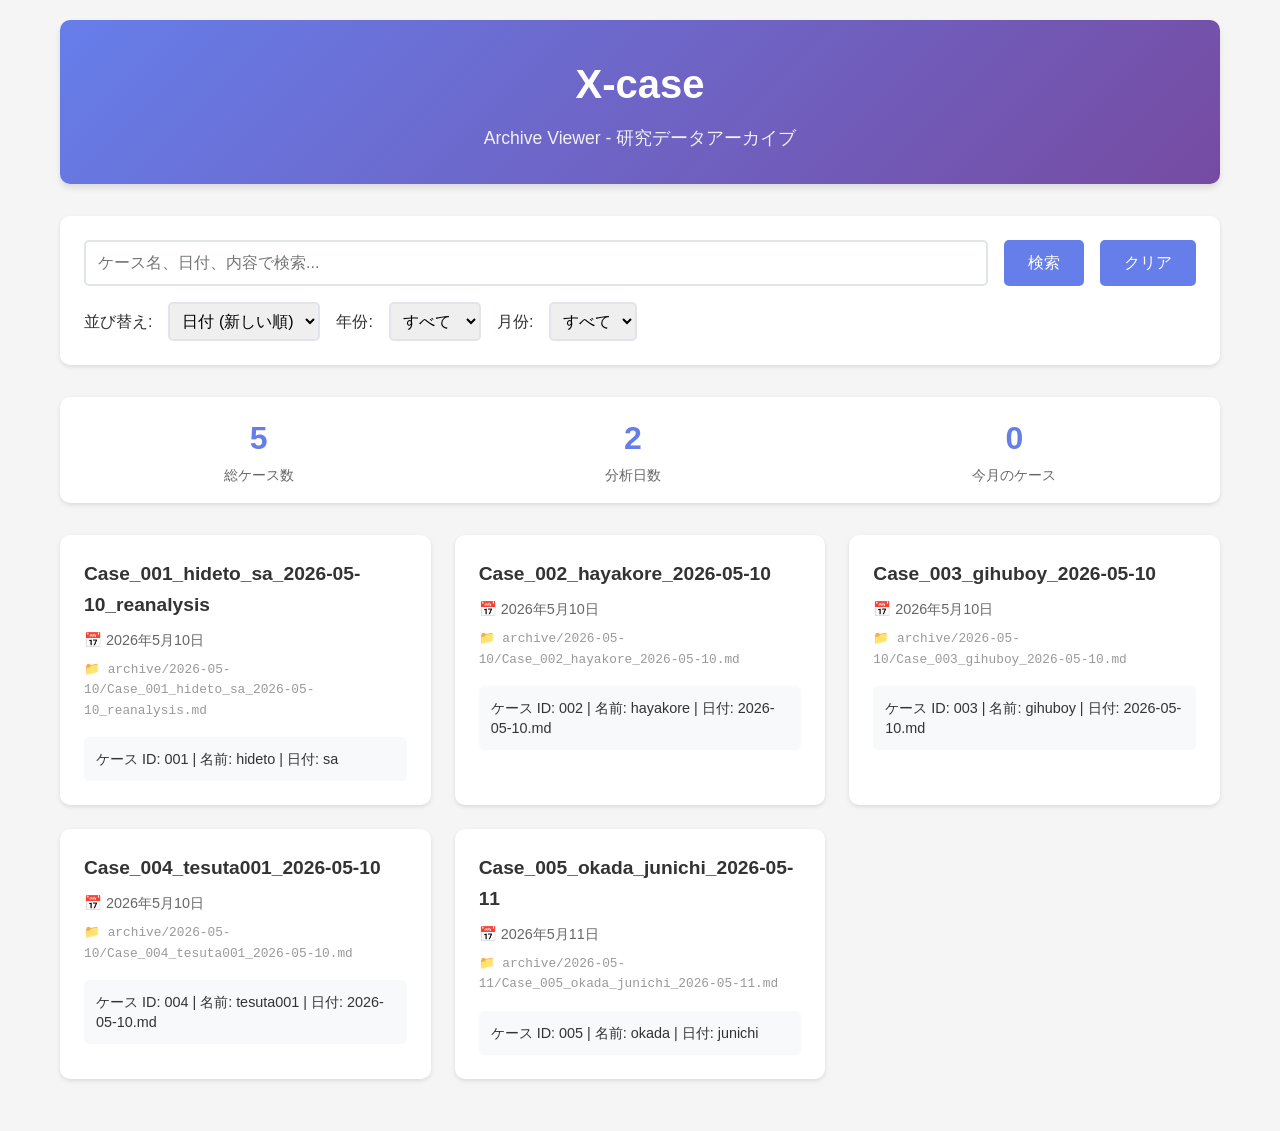
==== index.html @ adc64c32 "Restructure archive directory and update index.html - Simplify archive structure from YYYY/MM/DD/HH " ====
<!doctype html>
<html lang="ja">
  <head>
    <meta charset="UTF-8" />
    <meta name="viewport" content="width=device-width, initial-scale=1.0" />
    <title>X-case - Archive Viewer</title>
    <style>
      * {
        margin: 0;
        padding: 0;
        box-sizing: border-box;
      }

      body {
        font-family:
          -apple-system, BlinkMacSystemFont, "Segoe UI", Roboto, sans-serif;
        background-color: #f5f5f5;
        color: #333;
        line-height: 1.6;
      }

      .container {
        max-width: 1200px;
        margin: 0 auto;
        padding: 20px;
      }

      header {
        background: linear-gradient(135deg, #667eea 0%, #764ba2 100%);
        color: white;
        padding: 2rem 0;
        margin-bottom: 2rem;
        border-radius: 10px;
        box-shadow: 0 4px 6px rgba(0, 0, 0, 0.1);
      }

      .header-content {
        text-align: center;
      }

      h1 {
        font-size: 2.5rem;
        margin-bottom: 0.5rem;
      }

      .subtitle {
        font-size: 1.1rem;
        opacity: 0.9;
      }

      .controls {
        background: white;
        padding: 1.5rem;
        border-radius: 10px;
        margin-bottom: 2rem;
        box-shadow: 0 2px 4px rgba(0, 0, 0, 0.1);
      }

      .search-box {
        display: flex;
        gap: 1rem;
        margin-bottom: 1rem;
        flex-wrap: wrap;
      }

      .search-input {
        flex: 1;
        min-width: 200px;
        padding: 0.75rem;
        border: 2px solid #e1e5e9;
        border-radius: 5px;
        font-size: 1rem;
        transition: border-color 0.3s;
      }

      .search-input:focus {
        outline: none;
        border-color: #667eea;
      }

      .btn {
        padding: 0.75rem 1.5rem;
        background: #667eea;
        color: white;
        border: none;
        border-radius: 5px;
        cursor: pointer;
        font-size: 1rem;
        transition: background-color 0.3s;
      }

      .btn:hover {
        background: #5a6fd8;
      }

      .sort-controls {
        display: flex;
        gap: 1rem;
        align-items: center;
        flex-wrap: wrap;
      }

      .sort-select {
        padding: 0.5rem;
        border: 2px solid #e1e5e9;
        border-radius: 5px;
        font-size: 1rem;
      }

      .stats {
        background: white;
        padding: 1rem;
        border-radius: 10px;
        margin-bottom: 2rem;
        box-shadow: 0 2px 4px rgba(0, 0, 0, 0.1);
        display: flex;
        justify-content: space-around;
        flex-wrap: wrap;
        gap: 1rem;
      }

      .stat-item {
        text-align: center;
      }

      .stat-number {
        font-size: 2rem;
        font-weight: bold;
        color: #667eea;
      }

      .stat-label {
        font-size: 0.9rem;
        color: #666;
      }

      .archive-grid {
        display: grid;
        grid-template-columns: repeat(auto-fill, minmax(350px, 1fr));
        gap: 1.5rem;
        margin-bottom: 2rem;
      }

      .archive-item {
        background: white;
        border-radius: 10px;
        padding: 1.5rem;
        box-shadow: 0 2px 4px rgba(0, 0, 0, 0.1);
        transition:
          transform 0.3s,
          box-shadow 0.3s;
        cursor: pointer;
      }

      .archive-item:hover {
        transform: translateY(-2px);
        box-shadow: 0 4px 8px rgba(0, 0, 0, 0.15);
      }

      .case-title {
        font-size: 1.2rem;
        font-weight: bold;
        color: #333;
        margin-bottom: 0.5rem;
      }

      .case-date {
        color: #666;
        font-size: 0.9rem;
        margin-bottom: 0.5rem;
      }

      .case-path {
        color: #999;
        font-size: 0.8rem;
        font-family: monospace;
        margin-bottom: 1rem;
      }

      .case-preview {
        background: #f8f9fa;
        padding: 0.75rem;
        border-radius: 5px;
        font-size: 0.9rem;
        line-height: 1.4;
        max-height: 100px;
        overflow-y: auto;
      }

      .no-results {
        text-align: center;
        padding: 3rem;
        background: white;
        border-radius: 10px;
        box-shadow: 0 2px 4px rgba(0, 0, 0, 0.1);
      }

      .loading {
        text-align: center;
        padding: 2rem;
        font-size: 1.2rem;
        color: #666;
      }

      .modal {
        display: none;
        position: fixed;
        z-index: 1000;
        left: 0;
        top: 0;
        width: 100%;
        height: 100%;
        background-color: rgba(0, 0, 0, 0.5);
      }

      .modal-content {
        background-color: white;
        margin: 5% auto;
        padding: 2rem;
        border-radius: 10px;
        width: 90%;
        max-width: 800px;
        max-height: 80vh;
        overflow-y: auto;
      }

      .close {
        color: #aaa;
        float: right;
        font-size: 28px;
        font-weight: bold;
        cursor: pointer;
      }

      .close:hover {
        color: #000;
      }

      @media (max-width: 768px) {
        .container {
          padding: 10px;
        }

        h1 {
          font-size: 2rem;
        }

        .archive-grid {
          grid-template-columns: 1fr;
        }

        .search-box {
          flex-direction: column;
        }

        .sort-controls {
          flex-direction: column;
          align-items: stretch;
        }
      }
    </style>
  </head>
  <body>
    <div class="container">
      <header>
        <div class="header-content">
          <h1>X-case</h1>
          <p class="subtitle">Archive Viewer - 研究データアーカイブ</p>
        </div>
      </header>

      <div class="controls">
        <div class="search-box">
          <input
            type="text"
            id="searchInput"
            class="search-input"
            placeholder="ケース名、日付、内容で検索..."
          />
          <button class="btn" onclick="performSearch()">検索</button>
          <button class="btn" onclick="clearSearch()">クリア</button>
        </div>
        <div class="sort-controls">
          <label for="sortSelect">並び替え:</label>
          <select id="sortSelect" class="sort-select" onchange="sortArchive()">
            <option value="date-desc">日付 (新しい順)</option>
            <option value="date-asc">日付 (古い順)</option>
            <option value="name-asc">名前 (A-Z)</option>
            <option value="name-desc">名前 (Z-A)</option>
          </select>
          <label for="yearFilter">年份:</label>
          <select
            id="yearFilter"
            class="sort-select"
            onchange="filterArchive()"
          >
            <option value="">すべて</option>
          </select>
          <label for="monthFilter">月份:</label>
          <select
            id="monthFilter"
            class="sort-select"
            onchange="filterArchive()"
          >
            <option value="">すべて</option>
          </select>
        </div>
      </div>

      <div class="stats" id="stats">
        <div class="stat-item">
          <div class="stat-number" id="totalCases">0</div>
          <div class="stat-label">総ケース数</div>
        </div>
        <div class="stat-item">
          <div class="stat-number" id="totalDays">0</div>
          <div class="stat-label">分析日数</div>
        </div>
        <div class="stat-item">
          <div class="stat-number" id="currentMonth">0</div>
          <div class="stat-label">今月のケース</div>
        </div>
      </div>

      <div id="loading" class="loading">アーカイブデータを読み込み中...</div>

      <div id="archiveGrid" class="archive-grid" style="display: none"></div>

      <div id="noResults" class="no-results" style="display: none">
        <h3>該当するケースが見つかりませんでした</h3>
        <p>検索条件を変更して再度お試しください</p>
      </div>
    </div>

    <div id="modal" class="modal">
      <div class="modal-content">
        <span class="close" onclick="closeModal()">&times;</span>
        <div id="modalBody"></div>
      </div>
    </div>

    <script>
      let archiveData = [];
      let filteredData = [];

      // アーカイブデータの構造を定義
      const archiveStructure = {
        "2026-05-10": [
          "Case_001_hideto_sa_2026-05-10_reanalysis.md",
          "Case_002_hayakore_2026-05-10.md",
          "Case_003_gihuboy_2026-05-10.md",
          "Case_004_tesuta001_2026-05-10.md",
        ],
        "2026-05-11": ["Case_005_okada_junichi_2026-05-11.md"],
      };

      // 初期化
      async function init() {
        await loadArchiveData();
        updateStats();
        populateFilters();
        displayArchive();
      }

      // アーカイブデータを読み込み
      async function loadArchiveData() {
        archiveData = [];

        for (const [dateDir, files] of Object.entries(archiveStructure)) {
          for (const filename of files) {
            const [year, month, day] = dateDir.split("-");
            archiveData.push({
              filename: filename,
              year: year,
              month: month,
              day: day,
              dateDir: dateDir,
              path: `archive/${dateDir}/${filename}`,
              date: new Date(`${year}-${month}-${day}T12:00:00`),
              caseId: filename.split("_")[1],
              name: filename.split("_")[2],
              caseDate: filename.split("_")[3],
            });
          }
        }

        filteredData = [...archiveData];
      }

      // 統計情報を更新
      function updateStats() {
        const totalCases = archiveData.length;
        const uniqueDays = new Set(
          archiveData.map((item) => `${item.year}-${item.month}-${item.day}`),
        ).size;
        const currentMonth = new Date().getMonth() + 1;
        const currentMonthCases = archiveData.filter(
          (item) =>
            parseInt(item.month) === currentMonth &&
            parseInt(item.year) === new Date().getFullYear(),
        ).length;

        document.getElementById("totalCases").textContent = totalCases;
        document.getElementById("totalDays").textContent = uniqueDays;
        document.getElementById("currentMonth").textContent = currentMonthCases;
      }

      // フィルターを設定
      function populateFilters() {
        const yearFilter = document.getElementById("yearFilter");
        const monthFilter = document.getElementById("monthFilter");

        const years = [...new Set(archiveData.map((item) => item.year))].sort();
        const months = [
          ...new Set(archiveData.map((item) => item.month)),
        ].sort();

        yearFilter.innerHTML = '<option value="">すべて</option>';
        years.forEach((year) => {
          yearFilter.innerHTML += `<option value="${year}">${year}年</option>`;
        });

        monthFilter.innerHTML = '<option value="">すべて</option>';
        months.forEach((month) => {
          monthFilter.innerHTML += `<option value="${month}">${parseInt(month)}月</option>`;
        });
      }

      // アーカイブを表示
      function displayArchive() {
        const grid = document.getElementById("archiveGrid");
        const loading = document.getElementById("loading");
        const noResults = document.getElementById("noResults");

        loading.style.display = "none";

        if (filteredData.length === 0) {
          grid.style.display = "none";
          noResults.style.display = "block";
          return;
        }

        grid.style.display = "grid";
        noResults.style.display = "none";

        grid.innerHTML = filteredData
          .map(
            (item) => `
                <div class="archive-item" onclick="viewCase('${item.path}', '${item.filename}')">
                    <div class="case-title">${item.filename.replace(".md", "")}</div>
                    <div class="case-date">📅 ${item.year}年${parseInt(item.month)}月${parseInt(item.day)}日</div>
                    <div class="case-path">📁 ${item.path}</div>
                    <div class="case-preview">
                        ケース ID: ${item.caseId} | 名前: ${item.name} | 日付: ${item.caseDate}
                    </div>
                </div>
            `,
          )
          .join("");
      }

      // 検索を実行
      function performSearch() {
        const searchTerm = document
          .getElementById("searchInput")
          .value.toLowerCase();

        if (!searchTerm) {
          filteredData = [...archiveData];
        } else {
          filteredData = archiveData.filter(
            (item) =>
              item.filename.toLowerCase().includes(searchTerm) ||
              item.name.toLowerCase().includes(searchTerm) ||
              item.caseId.toLowerCase().includes(searchTerm) ||
              item.caseDate.toLowerCase().includes(searchTerm) ||
              item.path.toLowerCase().includes(searchTerm),
          );
        }

        applyFilters();
        sortArchive();
      }

      // 検索をクリア
      function clearSearch() {
        document.getElementById("searchInput").value = "";
        filteredData = [...archiveData];
        applyFilters();
        sortArchive();
      }

      // フィルターを適用
      function applyFilters() {
        const yearFilter = document.getElementById("yearFilter").value;
        const monthFilter = document.getElementById("monthFilter").value;

        filteredData = filteredData.filter((item) => {
          if (yearFilter && item.year !== yearFilter) return false;
          if (monthFilter && item.month !== monthFilter) return false;
          return true;
        });
      }

      // フィルター変更時
      function filterArchive() {
        const searchTerm = document
          .getElementById("searchInput")
          .value.toLowerCase();

        if (!searchTerm) {
          filteredData = [...archiveData];
        } else {
          filteredData = archiveData.filter(
            (item) =>
              item.filename.toLowerCase().includes(searchTerm) ||
              item.name.toLowerCase().includes(searchTerm) ||
              item.caseId.toLowerCase().includes(searchTerm) ||
              item.caseDate.toLowerCase().includes(searchTerm) ||
              item.path.toLowerCase().includes(searchTerm),
          );
        }

        applyFilters();
        sortArchive();
      }

      // ソート
      function sortArchive() {
        const sortValue = document.getElementById("sortSelect").value;

        switch (sortValue) {
          case "date-desc":
            filteredData.sort((a, b) => b.date - a.date);
            break;
          case "date-asc":
            filteredData.sort((a, b) => a.date - b.date);
            break;
          case "name-asc":
            filteredData.sort((a, b) => a.name.localeCompare(b.name));
            break;
          case "name-desc":
            filteredData.sort((a, b) => b.name.localeCompare(a.name));
            break;
        }

        displayArchive();
      }

      // ケースを表示
      function viewCase(path, filename) {
        const modal = document.getElementById("modal");
        const modalBody = document.getElementById("modalBody");

        modalBody.innerHTML = `
                <h2>${filename.replace(".md", "")}</h2>
                <p><strong>パス:</strong> ${path}</p>
                <p><strong>GitHubで表示:</strong> <a href="https://github.com/Shizuka-Yuu/x-case/blob/main/${path}" target="_blank">こちらをクリック</a></p>
                <hr>
                <p><em>このコンテンツはGitHubリポジトリでご確認いただけます。</em></p>
            `;

        modal.style.display = "block";
      }

      // モーダルを閉じる
      function closeModal() {
        document.getElementById("modal").style.display = "none";
      }

      // ウィンドウ外クリックでモーダルを閉じる
      window.onclick = function (event) {
        const modal = document.getElementById("modal");
        if (event.target === modal) {
          modal.style.display = "none";
        }
      };

      // ページ読み込み時に初期化
      document.addEventListener("DOMContentLoaded", init);
    </script>
  </body>
</html>
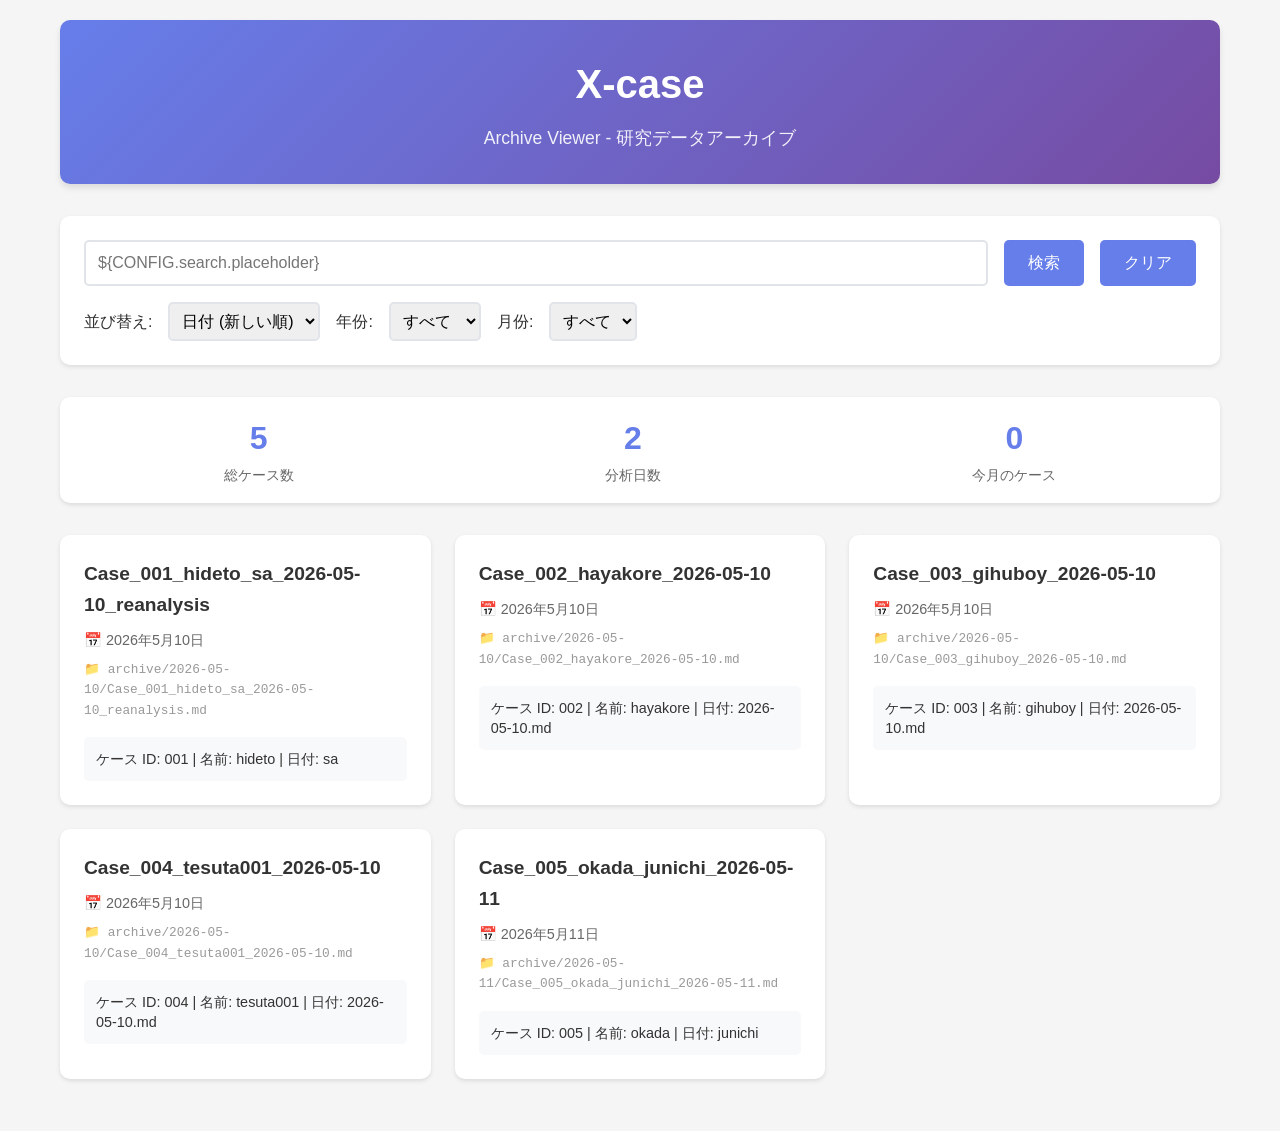
==== commit f391c06e: "リファクタリング: ファイル整理と構造改善 - CSSを外部ファイル化 (docs/styles.css) - 設定をコンフィグ化 (docs/config.js) - 構造テンプレートをdocs/へ" ====
--- a/index.html
+++ b/index.html
@@ -4,269 +4,12 @@
     <meta charset="UTF-8" />
     <meta name="viewport" content="width=device-width, initial-scale=1.0" />
     <title>X-case - Archive Viewer</title>
-    <style>
-      * {
-        margin: 0;
-        padding: 0;
-        box-sizing: border-box;
-      }
-
-      body {
-        font-family:
-          -apple-system, BlinkMacSystemFont, "Segoe UI", Roboto, sans-serif;
-        background-color: #f5f5f5;
-        color: #333;
-        line-height: 1.6;
-      }
-
-      .container {
-        max-width: 1200px;
-        margin: 0 auto;
-        padding: 20px;
-      }
-
-      header {
-        background: linear-gradient(135deg, #667eea 0%, #764ba2 100%);
-        color: white;
-        padding: 2rem 0;
-        margin-bottom: 2rem;
-        border-radius: 10px;
-        box-shadow: 0 4px 6px rgba(0, 0, 0, 0.1);
-      }
-
-      .header-content {
-        text-align: center;
-      }
-
-      h1 {
-        font-size: 2.5rem;
-        margin-bottom: 0.5rem;
-      }
-
-      .subtitle {
-        font-size: 1.1rem;
-        opacity: 0.9;
-      }
-
-      .controls {
-        background: white;
-        padding: 1.5rem;
-        border-radius: 10px;
-        margin-bottom: 2rem;
-        box-shadow: 0 2px 4px rgba(0, 0, 0, 0.1);
-      }
-
-      .search-box {
-        display: flex;
-        gap: 1rem;
-        margin-bottom: 1rem;
-        flex-wrap: wrap;
-      }
-
-      .search-input {
-        flex: 1;
-        min-width: 200px;
-        padding: 0.75rem;
-        border: 2px solid #e1e5e9;
-        border-radius: 5px;
-        font-size: 1rem;
-        transition: border-color 0.3s;
-      }
-
-      .search-input:focus {
-        outline: none;
-        border-color: #667eea;
-      }
-
-      .btn {
-        padding: 0.75rem 1.5rem;
-        background: #667eea;
-        color: white;
-        border: none;
-        border-radius: 5px;
-        cursor: pointer;
-        font-size: 1rem;
-        transition: background-color 0.3s;
-      }
-
-      .btn:hover {
-        background: #5a6fd8;
-      }
-
-      .sort-controls {
-        display: flex;
-        gap: 1rem;
-        align-items: center;
-        flex-wrap: wrap;
-      }
-
-      .sort-select {
-        padding: 0.5rem;
-        border: 2px solid #e1e5e9;
-        border-radius: 5px;
-        font-size: 1rem;
-      }
-
-      .stats {
-        background: white;
-        padding: 1rem;
-        border-radius: 10px;
-        margin-bottom: 2rem;
-        box-shadow: 0 2px 4px rgba(0, 0, 0, 0.1);
-        display: flex;
-        justify-content: space-around;
-        flex-wrap: wrap;
-        gap: 1rem;
-      }
-
-      .stat-item {
-        text-align: center;
-      }
-
-      .stat-number {
-        font-size: 2rem;
-        font-weight: bold;
-        color: #667eea;
-      }
-
-      .stat-label {
-        font-size: 0.9rem;
-        color: #666;
-      }
-
-      .archive-grid {
-        display: grid;
-        grid-template-columns: repeat(auto-fill, minmax(350px, 1fr));
-        gap: 1.5rem;
-        margin-bottom: 2rem;
-      }
-
-      .archive-item {
-        background: white;
-        border-radius: 10px;
-        padding: 1.5rem;
-        box-shadow: 0 2px 4px rgba(0, 0, 0, 0.1);
-        transition:
-          transform 0.3s,
-          box-shadow 0.3s;
-        cursor: pointer;
-      }
-
-      .archive-item:hover {
-        transform: translateY(-2px);
-        box-shadow: 0 4px 8px rgba(0, 0, 0, 0.15);
-      }
-
-      .case-title {
-        font-size: 1.2rem;
-        font-weight: bold;
-        color: #333;
-        margin-bottom: 0.5rem;
-      }
-
-      .case-date {
-        color: #666;
-        font-size: 0.9rem;
-        margin-bottom: 0.5rem;
-      }
-
-      .case-path {
-        color: #999;
-        font-size: 0.8rem;
-        font-family: monospace;
-        margin-bottom: 1rem;
-      }
-
-      .case-preview {
-        background: #f8f9fa;
-        padding: 0.75rem;
-        border-radius: 5px;
-        font-size: 0.9rem;
-        line-height: 1.4;
-        max-height: 100px;
-        overflow-y: auto;
-      }
-
-      .no-results {
-        text-align: center;
-        padding: 3rem;
-        background: white;
-        border-radius: 10px;
-        box-shadow: 0 2px 4px rgba(0, 0, 0, 0.1);
-      }
-
-      .loading {
-        text-align: center;
-        padding: 2rem;
-        font-size: 1.2rem;
-        color: #666;
-      }
-
-      .modal {
-        display: none;
-        position: fixed;
-        z-index: 1000;
-        left: 0;
-        top: 0;
-        width: 100%;
-        height: 100%;
-        background-color: rgba(0, 0, 0, 0.5);
-      }
-
-      .modal-content {
-        background-color: white;
-        margin: 5% auto;
-        padding: 2rem;
-        border-radius: 10px;
-        width: 90%;
-        max-width: 800px;
-        max-height: 80vh;
-        overflow-y: auto;
-      }
-
-      .close {
-        color: #aaa;
-        float: right;
-        font-size: 28px;
-        font-weight: bold;
-        cursor: pointer;
-      }
-
-      .close:hover {
-        color: #000;
-      }
-
-      @media (max-width: 768px) {
-        .container {
-          padding: 10px;
-        }
-
-        h1 {
-          font-size: 2rem;
-        }
-
-        .archive-grid {
-          grid-template-columns: 1fr;
-        }
-
-        .search-box {
-          flex-direction: column;
-        }
-
-        .sort-controls {
-          flex-direction: column;
-          align-items: stretch;
-        }
-      }
-    </style>
+    <link rel="stylesheet" href="docs/styles.css" />
   </head>
   <body>
     <div class="container">
       <header>
-        <div class="header-content">
-          <h1>X-case</h1>
-          <p class="subtitle">Archive Viewer - 研究データアーカイブ</p>
-        </div>
+        <div class="header-content" id="headerContent"></div>
       </header>
 
       <div class="controls">
@@ -275,19 +18,18 @@
             type="text"
             id="searchInput"
             class="search-input"
-            placeholder="ケース名、日付、内容で検索..."
+            placeholder="${CONFIG.search.placeholder}"
           />
           <button class="btn" onclick="performSearch()">検索</button>
           <button class="btn" onclick="clearSearch()">クリア</button>
         </div>
         <div class="sort-controls">
           <label for="sortSelect">並び替え:</label>
-          <select id="sortSelect" class="sort-select" onchange="sortArchive()">
-            <option value="date-desc">日付 (新しい順)</option>
-            <option value="date-asc">日付 (古い順)</option>
-            <option value="name-asc">名前 (A-Z)</option>
-            <option value="name-desc">名前 (Z-A)</option>
-          </select>
+          <select
+            id="sortSelect"
+            class="sort-select"
+            onchange="sortArchive()"
+          ></select>
           <label for="yearFilter">年份:</label>
           <select
             id="yearFilter"
@@ -322,13 +64,13 @@
         </div>
       </div>
 
-      <div id="loading" class="loading">アーカイブデータを読み込み中...</div>
+      <div id="loading" class="loading">${CONFIG.ui.loadingMessage}</div>
 
       <div id="archiveGrid" class="archive-grid" style="display: none"></div>
 
       <div id="noResults" class="no-results" style="display: none">
-        <h3>該当するケースが見つかりませんでした</h3>
-        <p>検索条件を変更して再度お試しください</p>
+        <h3>${CONFIG.ui.noResultsMessage}</h3>
+        <p>${CONFIG.ui.noResultsSubMessage}</p>
       </div>
     </div>
 
@@ -339,23 +81,25 @@
       </div>
     </div>
 
+    <script src="docs/config.js"></script>
     <script>
       let archiveData = [];
       let filteredData = [];
 
-      // アーカイブデータの構造を定義
-      const archiveStructure = {
-        "2026-05-10": [
-          "Case_001_hideto_sa_2026-05-10_reanalysis.md",
-          "Case_002_hayakore_2026-05-10.md",
-          "Case_003_gihuboy_2026-05-10.md",
-          "Case_004_tesuta001_2026-05-10.md",
-        ],
-        "2026-05-11": ["Case_005_okada_junichi_2026-05-11.md"],
-      };
-
       // 初期化
       async function init() {
+        // UI要素をCONFIGから設定
+        document.getElementById("headerContent").innerHTML = `
+          <h1>${CONFIG.ui.title}</h1>
+          <p class="subtitle">${CONFIG.ui.subtitle}</p>
+        `;
+
+        // ソートオプションを設定
+        const sortSelect = document.getElementById("sortSelect");
+        CONFIG.sortOptions.forEach((option) => {
+          sortSelect.innerHTML += `<option value="${option.value}">${option.label}</option>`;
+        });
+
         await loadArchiveData();
         updateStats();
         populateFilters();
@@ -366,7 +110,9 @@
       async function loadArchiveData() {
         archiveData = [];
 
-        for (const [dateDir, files] of Object.entries(archiveStructure)) {
+        for (const [dateDir, files] of Object.entries(
+          CONFIG.archiveStructure,
+        )) {
           for (const filename of files) {
             const [year, month, day] = dateDir.split("-");
             archiveData.push({
@@ -548,19 +294,161 @@
       }
 
       // ケースを表示
-      function viewCase(path, filename) {
+      async function viewCase(path, filename) {
         const modal = document.getElementById("modal");
         const modalBody = document.getElementById("modalBody");
 
-        modalBody.innerHTML = `
-                <h2>${filename.replace(".md", "")}</h2>
-                <p><strong>パス:</strong> ${path}</p>
-                <p><strong>GitHubで表示:</strong> <a href="https://github.com/Shizuka-Yuu/x-case/blob/main/${path}" target="_blank">こちらをクリック</a></p>
-                <hr>
-                <p><em>このコンテンツはGitHubリポジトリでご確認いただけます。</em></p>
-            `;
-
+        // JSONファイルのパスに変換
+        const jsonPath = path.replace(".md", ".json");
+
+        modalBody.innerHTML = `<div class="loading">${CONFIG.modal.loadingMessage}</div>`;
         modal.style.display = "block";
+
+        try {
+          // JSONデータを取得
+          const response = await fetch(jsonPath);
+          if (!response.ok) {
+            throw new Error("JSONファイルが見つかりません");
+          }
+
+          const data = await response.json();
+          displayJsonData(data, filename, path);
+        } catch (error) {
+          // JSONが見つからない場合はGitHubリンクを表示
+          modalBody.innerHTML = `
+              <h2>${filename.replace(".md", "")}</h2>
+              <p><strong>パス:</strong> ${path}</p>
+              <p><strong>GitHubで表示:</strong> <a href="${CONFIG.github.baseUrl}/${path}" target="_blank">こちらをクリック</a></p>
+              <p><strong>JSON表示:</strong> <a href="${CONFIG.github.baseUrl}/${jsonPath}" target="_blank">${filename.replace(".md", ".json")}</a></p>
+              <hr>
+              <p><em>${CONFIG.modal.fallbackMessage}</em></p>
+          `;
+        }
+      }
+
+      // JSONデータを表示
+      function displayJsonData(data, filename, originalPath) {
+        const modalBody = document.getElementById("modalBody");
+
+        // 基本情報の表示
+        let html = `
+            <h2>${data.filename || filename.replace(".md", "")}</h2>
+            <div class="case-overview">
+                <div class="overview-grid">
+                    <div class="overview-item">
+                        <strong>ケースID:</strong> ${data.case_id || "N/A"}
+                    </div>
+                    <div class="overview-item">
+                        <strong>分析日:</strong> ${data.analysis_date || "N/A"}
+                    </div>
+                    <div class="overview-item">
+                        <strong>投稿者:</strong> ${data.target?.author || "N/A"}
+                    </div>
+                    <div class="overview-item">
+                        <strong>ハンドル:</strong> ${data.target?.author_handle || "N/A"}
+                    </div>
+                </div>
+            </div>
+            
+            <div class="metrics-section">
+                <h3>エンゲージメント指標</h3>
+                <div class="metrics-grid">
+                    <div class="metric-item">
+                        <span class="metric-value">${(data.metrics?.views || 0).toLocaleString()}</span>
+                        <span class="metric-label">表示数</span>
+                    </div>
+                    <div class="metric-item">
+                        <span class="metric-value">${(data.metrics?.likes || 0).toLocaleString()}</span>
+                        <span class="metric-label">いいね</span>
+                    </div>
+                    <div class="metric-item">
+                        <span class="metric-value">${(data.metrics?.reposts || 0).toLocaleString()}</span>
+                        <span class="metric-label">リポスト</span>
+                    </div>
+                    <div class="metric-item">
+                        <span class="metric-value">${(data.metrics?.replies || 0).toLocaleString()}</span>
+                        <span class="metric-label">返信</span>
+                    </div>
+                    <div class="metric-item">
+                        <span class="metric-value">${(data.metrics?.bookmarks || 0).toLocaleString()}</span>
+                        <span class="metric-label">ブックマーク</span>
+                    </div>
+                    <div class="metric-item">
+                        <span class="metric-value">${(data.metrics?.controversy_ratio || 0).toFixed(3)}</span>
+                        <span class="metric-label">論争比率</span>
+                    </div>
+                </div>
+            </div>
+        `;
+
+        // コンテンツ分析
+        if (data.content_analysis) {
+          html += `
+              <div class="content-section">
+                  <h3>コンテンツ分析</h3>
+                  <div class="content-grid">
+                      <div class="content-item">
+                          <strong>種類:</strong> ${data.content_analysis.content_type || "N/A"}
+                      </div>
+                      <div class="content-item">
+                          <strong>メディア:</strong> ${data.content_analysis.media || "N/A"}
+                      </div>
+                  </div>
+                  ${
+                    data.content_analysis.text_content
+                      ? `
+                      <div class="text-content">
+                          <strong>テキスト内容:</strong>
+                          <p>${data.content_analysis.text_content}</p>
+                      </div>
+                  `
+                      : ""
+                  }
+              </div>
+          `;
+        }
+
+        // 構造的判定
+        if (data.structural_judgment || data.self_promotion_analysis) {
+          const score =
+            data.structural_judgment?.promotion_score ||
+            data.self_promotion_analysis?.promotion_score ||
+            0;
+          html += `
+              <div class="judgment-section">
+                  <h3>構造的判定</h3>
+                  <div class="judgment-score">
+                      <div class="score-bar">
+                          <div class="score-fill" style="width: ${score}%"></div>
+                      </div>
+                      <span class="score-text">プロモーション度: ${score}%</span>
+                  </div>
+                  ${
+                    data.structural_judgment?.conclusion ||
+                    data.summary?.post_characterization
+                      ? `
+                      <div class="judgment-conclusion">
+                          <strong>結論:</strong>
+                          <p>${data.structural_judgment?.conclusion || data.summary?.post_characterization}</p>
+                      </div>
+                  `
+                      : ""
+                  }
+              </div>
+          `;
+        }
+
+        // リンク
+        html += `
+            <div class="links-section">
+                <h3>関連リンク</h3>
+                <p><strong>GitHub (Markdown):</strong> <a href="${CONFIG.github.baseUrl}/${originalPath}" target="_blank">元ファイル</a></p>
+                <p><strong>GitHub (JSON):</strong> <a href="${CONFIG.github.baseUrl}/${originalPath.replace(".md", ".json")}" target="_blank">JSONファイル</a></p>
+                ${data.target?.url ? `<p><strong>元ポスト:</strong> <a href="${data.target.url}" target="_blank">Xで表示</a></p>` : ""}
+            </div>
+        `;
+
+        modalBody.innerHTML = html;
       }
 
       // モーダルを閉じる
--- a/docs/styles.css
+++ b/docs/styles.css
@@ -0,0 +1,392 @@
+* {
+  margin: 0;
+  padding: 0;
+  box-sizing: border-box;
+}
+
+body {
+  font-family:
+    -apple-system, BlinkMacSystemFont, "Segoe UI", Roboto, sans-serif;
+  background-color: #f5f5f5;
+  color: #333;
+  line-height: 1.6;
+}
+
+.container {
+  max-width: 1200px;
+  margin: 0 auto;
+  padding: 20px;
+}
+
+header {
+  background: linear-gradient(135deg, #667eea 0%, #764ba2 100%);
+  color: white;
+  padding: 2rem 0;
+  margin-bottom: 2rem;
+  border-radius: 10px;
+  box-shadow: 0 4px 6px rgba(0, 0, 0, 0.1);
+}
+
+.header-content {
+  text-align: center;
+}
+
+h1 {
+  font-size: 2.5rem;
+  margin-bottom: 0.5rem;
+}
+
+.subtitle {
+  font-size: 1.1rem;
+  opacity: 0.9;
+}
+
+.controls {
+  background: white;
+  padding: 1.5rem;
+  border-radius: 10px;
+  margin-bottom: 2rem;
+  box-shadow: 0 2px 4px rgba(0, 0, 0, 0.1);
+}
+
+.search-box {
+  display: flex;
+  gap: 1rem;
+  margin-bottom: 1rem;
+  flex-wrap: wrap;
+}
+
+.search-input {
+  flex: 1;
+  min-width: 200px;
+  padding: 0.75rem;
+  border: 2px solid #e1e5e9;
+  border-radius: 5px;
+  font-size: 1rem;
+  transition: border-color 0.3s;
+}
+
+.search-input:focus {
+  outline: none;
+  border-color: #667eea;
+}
+
+.btn {
+  padding: 0.75rem 1.5rem;
+  background: #667eea;
+  color: white;
+  border: none;
+  border-radius: 5px;
+  cursor: pointer;
+  font-size: 1rem;
+  transition: background-color 0.3s;
+}
+
+.btn:hover {
+  background: #5a6fd8;
+}
+
+.sort-controls {
+  display: flex;
+  gap: 1rem;
+  align-items: center;
+  flex-wrap: wrap;
+}
+
+.sort-select {
+  padding: 0.5rem;
+  border: 2px solid #e1e5e9;
+  border-radius: 5px;
+  font-size: 1rem;
+}
+
+.stats {
+  background: white;
+  padding: 1rem;
+  border-radius: 10px;
+  margin-bottom: 2rem;
+  box-shadow: 0 2px 4px rgba(0, 0, 0, 0.1);
+  display: flex;
+  justify-content: space-around;
+  flex-wrap: wrap;
+  gap: 1rem;
+}
+
+.stat-item {
+  text-align: center;
+}
+
+.stat-number {
+  font-size: 2rem;
+  font-weight: bold;
+  color: #667eea;
+}
+
+.stat-label {
+  font-size: 0.9rem;
+  color: #666;
+}
+
+.archive-grid {
+  display: grid;
+  grid-template-columns: repeat(auto-fill, minmax(350px, 1fr));
+  gap: 1.5rem;
+  margin-bottom: 2rem;
+}
+
+.archive-item {
+  background: white;
+  border-radius: 10px;
+  padding: 1.5rem;
+  box-shadow: 0 2px 4px rgba(0, 0, 0, 0.1);
+  transition:
+    transform 0.3s,
+    box-shadow 0.3s;
+  cursor: pointer;
+}
+
+.archive-item:hover {
+  transform: translateY(-2px);
+  box-shadow: 0 4px 8px rgba(0, 0, 0, 0.15);
+}
+
+.case-title {
+  font-size: 1.2rem;
+  font-weight: bold;
+  color: #333;
+  margin-bottom: 0.5rem;
+}
+
+.case-date {
+  color: #666;
+  font-size: 0.9rem;
+  margin-bottom: 0.5rem;
+}
+
+.case-path {
+  color: #999;
+  font-size: 0.8rem;
+  font-family: monospace;
+  margin-bottom: 1rem;
+}
+
+.case-preview {
+  background: #f8f9fa;
+  padding: 0.75rem;
+  border-radius: 5px;
+  font-size: 0.9rem;
+  line-height: 1.4;
+  max-height: 100px;
+  overflow-y: auto;
+}
+
+.no-results {
+  text-align: center;
+  padding: 3rem;
+  background: white;
+  border-radius: 10px;
+  box-shadow: 0 2px 4px rgba(0, 0, 0, 0.1);
+}
+
+.loading {
+  text-align: center;
+  padding: 2rem;
+  font-size: 1.2rem;
+  color: #666;
+}
+
+.modal {
+  display: none;
+  position: fixed;
+  z-index: 1000;
+  left: 0;
+  top: 0;
+  width: 100%;
+  height: 100%;
+  background-color: rgba(0, 0, 0, 0.5);
+}
+
+.modal-content {
+  background-color: white;
+  margin: 5% auto;
+  padding: 2rem;
+  border-radius: 10px;
+  width: 90%;
+  max-width: 800px;
+  max-height: 80vh;
+  overflow-y: auto;
+}
+
+.case-overview {
+  background: #f8f9fa;
+  padding: 1rem;
+  border-radius: 8px;
+  margin-bottom: 1.5rem;
+}
+
+.overview-grid {
+  display: grid;
+  grid-template-columns: repeat(auto-fit, minmax(200px, 1fr));
+  gap: 0.5rem;
+}
+
+.overview-item {
+  padding: 0.5rem;
+  background: white;
+  border-radius: 4px;
+  border-left: 4px solid #667eea;
+}
+
+.metrics-section {
+  margin-bottom: 1.5rem;
+}
+
+.metrics-grid {
+  display: grid;
+  grid-template-columns: repeat(auto-fit, minmax(120px, 1fr));
+  gap: 1rem;
+  margin-top: 1rem;
+}
+
+.metric-item {
+  text-align: center;
+  padding: 1rem;
+  background: linear-gradient(135deg, #667eea 0%, #764ba2 100%);
+  color: white;
+  border-radius: 8px;
+}
+
+.metric-value {
+  display: block;
+  font-size: 1.5rem;
+  font-weight: bold;
+  margin-bottom: 0.25rem;
+}
+
+.metric-label {
+  font-size: 0.8rem;
+  opacity: 0.9;
+}
+
+.content-section {
+  background: #f8f9fa;
+  padding: 1rem;
+  border-radius: 8px;
+  margin-bottom: 1.5rem;
+}
+
+.content-grid {
+  display: grid;
+  grid-template-columns: repeat(auto-fit, minmax(200px, 1fr));
+  gap: 1rem;
+  margin-top: 0.5rem;
+}
+
+.content-item {
+  background: white;
+  padding: 0.75rem;
+  border-radius: 4px;
+}
+
+.text-content {
+  margin-top: 1rem;
+  padding: 1rem;
+  background: white;
+  border-radius: 4px;
+  border-left: 4px solid #28a745;
+}
+
+.judgment-section {
+  background: #f8f9fa;
+  padding: 1rem;
+  border-radius: 8px;
+  margin-bottom: 1.5rem;
+}
+
+.judgment-score {
+  margin: 1rem 0;
+}
+
+.score-bar {
+  width: 100%;
+  height: 20px;
+  background: #e9ecef;
+  border-radius: 10px;
+  overflow: hidden;
+  margin-bottom: 0.5rem;
+}
+
+.score-fill {
+  height: 100%;
+  background: linear-gradient(
+    90deg,
+    #28a745 0%,
+    #ffc107 50%,
+    #dc3545 100%
+  );
+  transition: width 0.3s ease;
+}
+
+.score-text {
+  font-weight: bold;
+  color: #495057;
+}
+
+.judgment-conclusion {
+  margin-top: 1rem;
+  padding: 1rem;
+  background: white;
+  border-radius: 4px;
+  border-left: 4px solid #ffc107;
+}
+
+.links-section {
+  background: #f8f9fa;
+  padding: 1rem;
+  border-radius: 8px;
+}
+
+.links-section a {
+  color: #667eea;
+  text-decoration: none;
+  margin-right: 1rem;
+}
+
+.links-section a:hover {
+  text-decoration: underline;
+}
+
+.close {
+  color: #aaa;
+  float: right;
+  font-size: 28px;
+  font-weight: bold;
+  cursor: pointer;
+}
+
+.close:hover {
+  color: #000;
+}
+
+@media (max-width: 768px) {
+  .container {
+    padding: 10px;
+  }
+
+  h1 {
+    font-size: 2rem;
+  }
+
+  .archive-grid {
+    grid-template-columns: 1fr;
+  }
+
+  .search-box {
+    flex-direction: column;
+  }
+
+  .sort-controls {
+    flex-direction: column;
+    align-items: stretch;
+  }
+}
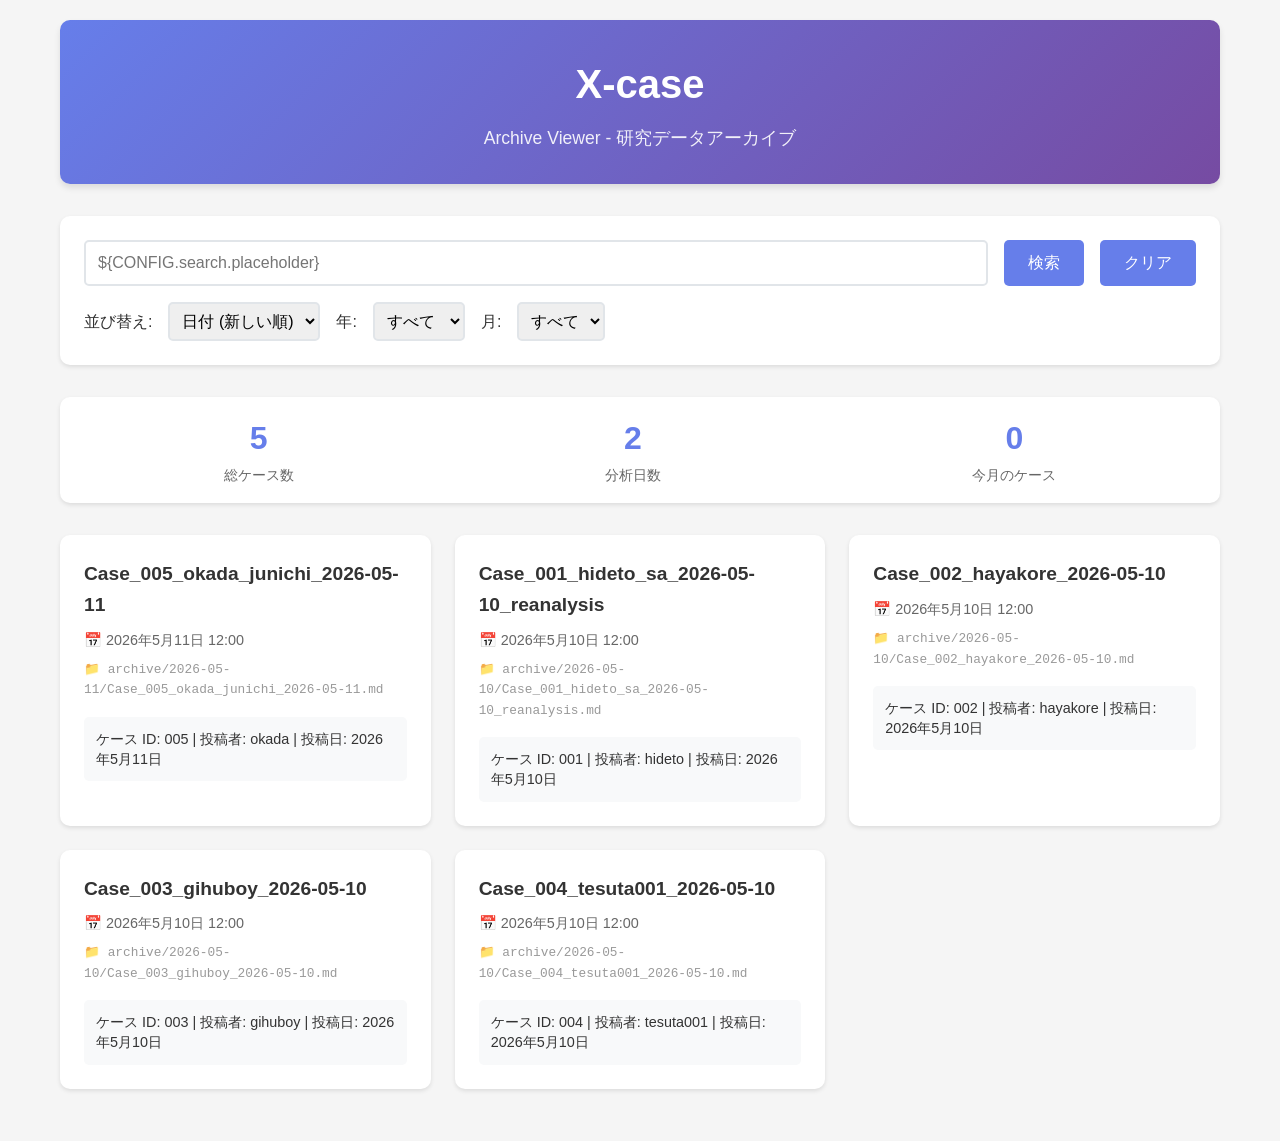
==== commit 18724348: "修正: カード表示とソート機能の改善 - カードの日付表示に分析時間を追加 - ファイル名解析ロジックを改善（正規表現使用） - デフォルト表示を最新順に変更 - ソート機能のバグを修正 - UIラベ" ====
--- a/index.html
+++ b/index.html
@@ -30,7 +30,7 @@
             class="sort-select"
             onchange="sortArchive()"
           ></select>
-          <label for="yearFilter">年份:</label>
+          <label for="yearFilter">年:</label>
           <select
             id="yearFilter"
             class="sort-select"
@@ -38,7 +38,7 @@
           >
             <option value="">すべて</option>
           </select>
-          <label for="monthFilter">月份:</label>
+          <label for="monthFilter">月:</label>
           <select
             id="monthFilter"
             class="sort-select"
@@ -99,11 +99,14 @@
         CONFIG.sortOptions.forEach((option) => {
           sortSelect.innerHTML += `<option value="${option.value}">${option.label}</option>`;
         });
+        // デフォルトで最新順を選択
+        sortSelect.value = "date-desc";
 
         await loadArchiveData();
         updateStats();
         populateFilters();
-        displayArchive();
+        // 初期表示時もソートを適用
+        sortArchive();
       }
 
       // アーカイブデータを読み込み
@@ -115,6 +118,33 @@
         )) {
           for (const filename of files) {
             const [year, month, day] = dateDir.split("-");
+            // ファイル名から情報を抽出
+            const parts = filename.replace(".md", "").split("_");
+            const caseId = parts[1];
+            const name = parts[2];
+            // 日付部分を抽出（YYYY-MM-DD形式）
+            const dateMatch = filename.match(/(\d{4})-(\d{2})-(\d{2})/);
+            const caseDate = dateMatch
+              ? `${dateMatch[1]}年${parseInt(dateMatch[2])}月${parseInt(dateMatch[3])}日`
+              : "不明";
+
+            // JSONファイルから分析時間を取得
+            let analysisTime = "";
+            try {
+              const jsonPath = `archive/${dateDir}/${filename.replace(".md", ".json")}`;
+              const response = await fetch(jsonPath);
+              if (response.ok) {
+                const jsonData = await response.json();
+                // analysis_dateから分析時間を生成（仮定：分析は当日の昼間に行われた）
+                if (jsonData.analysis_date) {
+                  analysisTime = " 12:00"; // デフォルトの分析時間
+                }
+              }
+            } catch (error) {
+              // JSONが存在しない場合はデフォルト時間を使用
+              analysisTime = " 12:00";
+            }
+
             archiveData.push({
               filename: filename,
               year: year,
@@ -123,9 +153,10 @@
               dateDir: dateDir,
               path: `archive/${dateDir}/${filename}`,
               date: new Date(`${year}-${month}-${day}T12:00:00`),
-              caseId: filename.split("_")[1],
-              name: filename.split("_")[2],
-              caseDate: filename.split("_")[3],
+              caseId: caseId,
+              name: name,
+              caseDate: caseDate,
+              analysisTime: analysisTime,
             });
           }
         }
@@ -194,10 +225,10 @@
             (item) => `
                 <div class="archive-item" onclick="viewCase('${item.path}', '${item.filename}')">
                     <div class="case-title">${item.filename.replace(".md", "")}</div>
-                    <div class="case-date">📅 ${item.year}年${parseInt(item.month)}月${parseInt(item.day)}日</div>
+                    <div class="case-date">📅 ${item.year}年${parseInt(item.month)}月${parseInt(item.day)}日${item.analysisTime}</div>
                     <div class="case-path">📁 ${item.path}</div>
                     <div class="case-preview">
-                        ケース ID: ${item.caseId} | 名前: ${item.name} | 日付: ${item.caseDate}
+                        ケース ID: ${item.caseId} | 投稿者: ${item.name} | 投稿日: ${item.caseDate}
                     </div>
                 </div>
             `,
@@ -246,6 +277,8 @@
           if (monthFilter && item.month !== monthFilter) return false;
           return true;
         });
+
+        displayArchive();
       }
 
       // フィルター変更時
@@ -330,6 +363,11 @@
       function displayJsonData(data, filename, originalPath) {
         const modalBody = document.getElementById("modalBody");
 
+        // 分析時間を取得（analysis_dateと現在時刻から生成）
+        const analysisDateTime = data.analysis_date
+          ? `${data.analysis_date} ${new Date().toLocaleTimeString("ja-JP", { hour: "2-digit", minute: "2-digit" })}`
+          : "N/A";
+
         // 基本情報の表示
         let html = `
             <h2>${data.filename || filename.replace(".md", "")}</h2>
@@ -339,7 +377,7 @@
                         <strong>ケースID:</strong> ${data.case_id || "N/A"}
                     </div>
                     <div class="overview-item">
-                        <strong>分析日:</strong> ${data.analysis_date || "N/A"}
+                        <strong>分析日時:</strong> ${analysisDateTime}
                     </div>
                     <div class="overview-item">
                         <strong>投稿者:</strong> ${data.target?.author || "N/A"}
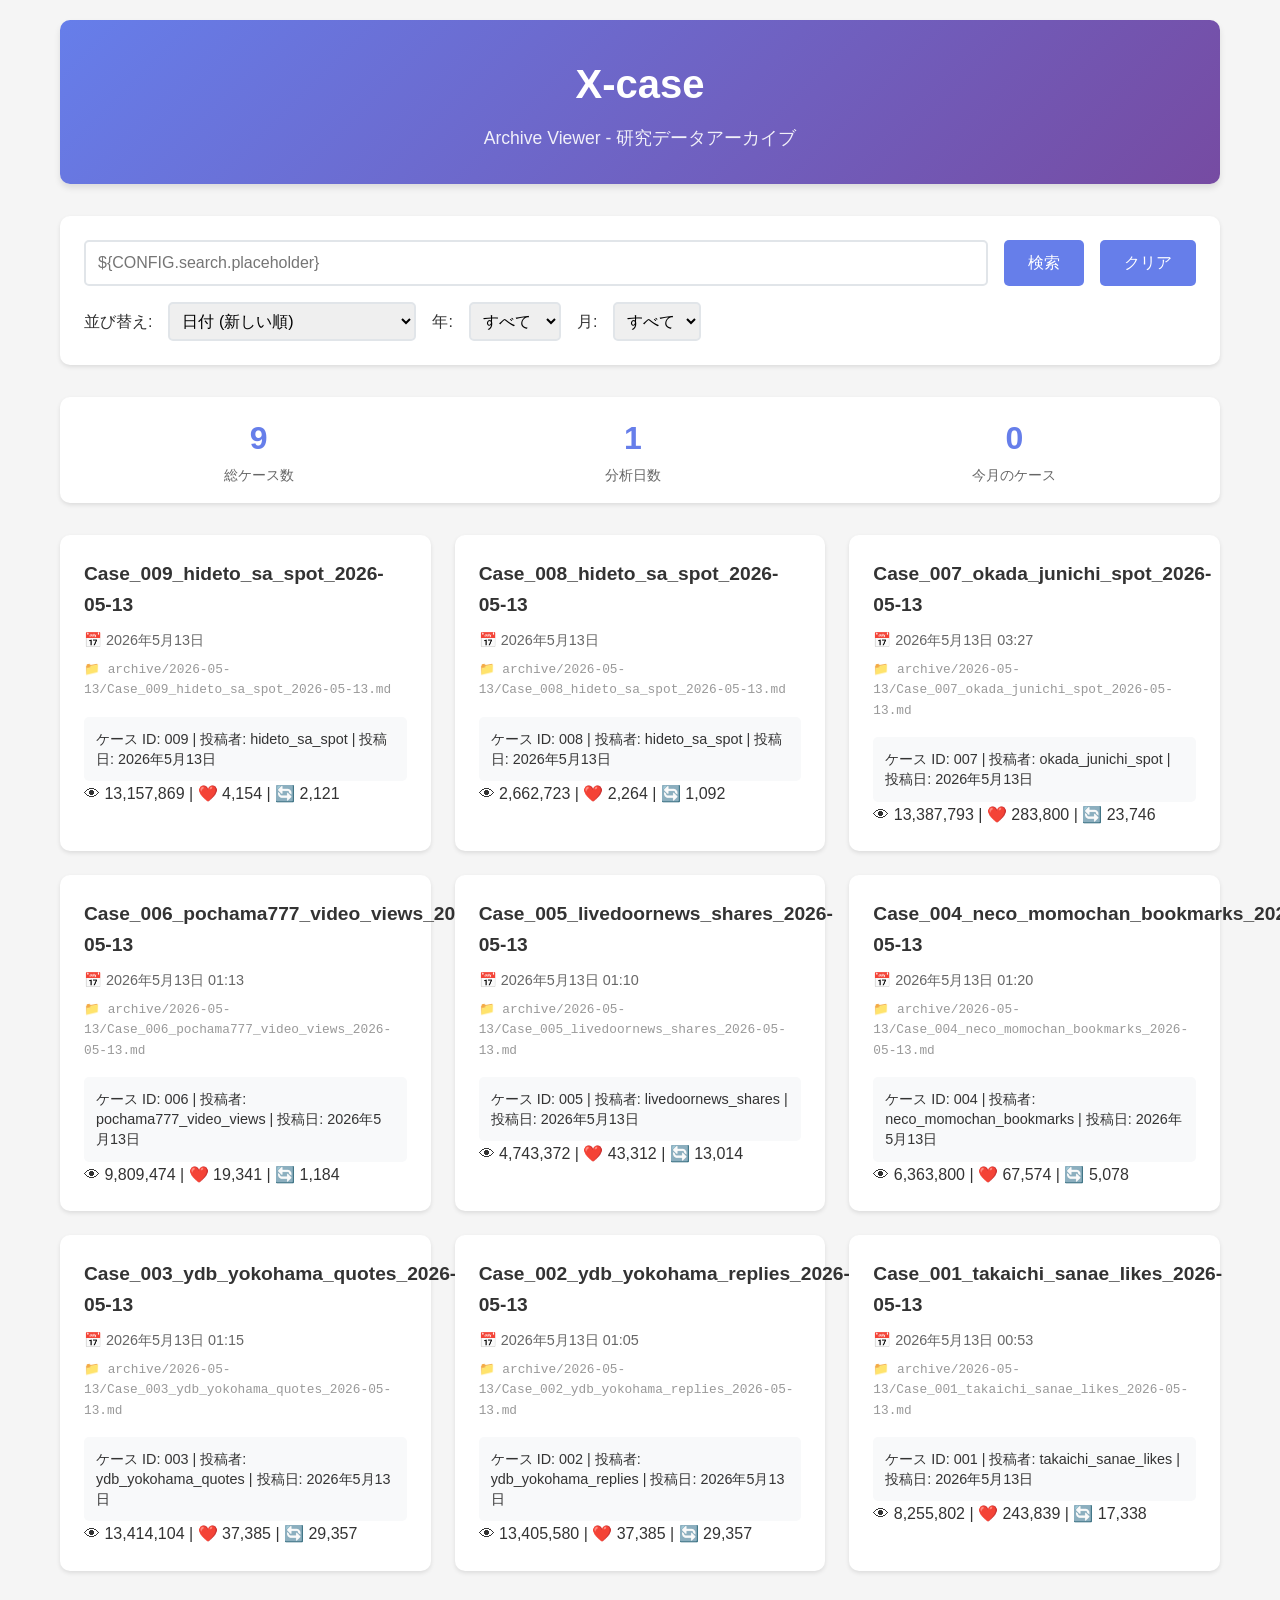
==== commit 4c5f44c6: "統合分析手順の整備とディレクトリ構成の最適化" ====
--- a/index.html
+++ b/index.html
@@ -4,7 +4,7 @@
     <meta charset="UTF-8" />
     <meta name="viewport" content="width=device-width, initial-scale=1.0" />
     <title>X-case - Archive Viewer</title>
-    <link rel="stylesheet" href="docs/styles.css" />
+    <link rel="stylesheet" href="styles/styles.css" />
   </head>
   <body>
     <div class="container">
@@ -81,429 +81,8 @@
       </div>
     </div>
 
-    <script src="docs/config.js"></script>
-    <script>
-      let archiveData = [];
-      let filteredData = [];
-
-      // 初期化
-      async function init() {
-        // UI要素をCONFIGから設定
-        document.getElementById("headerContent").innerHTML = `
-          <h1>${CONFIG.ui.title}</h1>
-          <p class="subtitle">${CONFIG.ui.subtitle}</p>
-        `;
-
-        // ソートオプションを設定
-        const sortSelect = document.getElementById("sortSelect");
-        CONFIG.sortOptions.forEach((option) => {
-          sortSelect.innerHTML += `<option value="${option.value}">${option.label}</option>`;
-        });
-        // デフォルトで最新順を選択
-        sortSelect.value = "date-desc";
-
-        await loadArchiveData();
-        updateStats();
-        populateFilters();
-        // 初期表示時もソートを適用
-        sortArchive();
-      }
-
-      // アーカイブデータを読み込み
-      async function loadArchiveData() {
-        archiveData = [];
-
-        for (const [dateDir, files] of Object.entries(
-          CONFIG.archiveStructure,
-        )) {
-          for (const filename of files) {
-            const [year, month, day] = dateDir.split("-");
-            // ファイル名から情報を抽出
-            const parts = filename.replace(".md", "").split("_");
-            const caseId = parts[1];
-            const name = parts[2];
-            // 日付部分を抽出（YYYY-MM-DD形式）
-            const dateMatch = filename.match(/(\d{4})-(\d{2})-(\d{2})/);
-            const caseDate = dateMatch
-              ? `${dateMatch[1]}年${parseInt(dateMatch[2])}月${parseInt(dateMatch[3])}日`
-              : "不明";
-
-            // JSONファイルから分析時間を取得
-            let analysisTime = "";
-            try {
-              const jsonPath = `archive/${dateDir}/${filename.replace(".md", ".json")}`;
-              const response = await fetch(jsonPath);
-              if (response.ok) {
-                const jsonData = await response.json();
-                // analysis_dateから分析時間を生成（仮定：分析は当日の昼間に行われた）
-                if (jsonData.analysis_date) {
-                  analysisTime = " 12:00"; // デフォルトの分析時間
-                }
-              }
-            } catch (error) {
-              // JSONが存在しない場合はデフォルト時間を使用
-              analysisTime = " 12:00";
-            }
-
-            archiveData.push({
-              filename: filename,
-              year: year,
-              month: month,
-              day: day,
-              dateDir: dateDir,
-              path: `archive/${dateDir}/${filename}`,
-              date: new Date(`${year}-${month}-${day}T12:00:00`),
-              caseId: caseId,
-              name: name,
-              caseDate: caseDate,
-              analysisTime: analysisTime,
-            });
-          }
-        }
-
-        filteredData = [...archiveData];
-      }
-
-      // 統計情報を更新
-      function updateStats() {
-        const totalCases = archiveData.length;
-        const uniqueDays = new Set(
-          archiveData.map((item) => `${item.year}-${item.month}-${item.day}`),
-        ).size;
-        const currentMonth = new Date().getMonth() + 1;
-        const currentMonthCases = archiveData.filter(
-          (item) =>
-            parseInt(item.month) === currentMonth &&
-            parseInt(item.year) === new Date().getFullYear(),
-        ).length;
-
-        document.getElementById("totalCases").textContent = totalCases;
-        document.getElementById("totalDays").textContent = uniqueDays;
-        document.getElementById("currentMonth").textContent = currentMonthCases;
-      }
-
-      // フィルターを設定
-      function populateFilters() {
-        const yearFilter = document.getElementById("yearFilter");
-        const monthFilter = document.getElementById("monthFilter");
-
-        const years = [...new Set(archiveData.map((item) => item.year))].sort();
-        const months = [
-          ...new Set(archiveData.map((item) => item.month)),
-        ].sort();
-
-        yearFilter.innerHTML = '<option value="">すべて</option>';
-        years.forEach((year) => {
-          yearFilter.innerHTML += `<option value="${year}">${year}年</option>`;
-        });
-
-        monthFilter.innerHTML = '<option value="">すべて</option>';
-        months.forEach((month) => {
-          monthFilter.innerHTML += `<option value="${month}">${parseInt(month)}月</option>`;
-        });
-      }
-
-      // アーカイブを表示
-      function displayArchive() {
-        const grid = document.getElementById("archiveGrid");
-        const loading = document.getElementById("loading");
-        const noResults = document.getElementById("noResults");
-
-        loading.style.display = "none";
-
-        if (filteredData.length === 0) {
-          grid.style.display = "none";
-          noResults.style.display = "block";
-          return;
-        }
-
-        grid.style.display = "grid";
-        noResults.style.display = "none";
-
-        grid.innerHTML = filteredData
-          .map(
-            (item) => `
-                <div class="archive-item" onclick="viewCase('${item.path}', '${item.filename}')">
-                    <div class="case-title">${item.filename.replace(".md", "")}</div>
-                    <div class="case-date">📅 ${item.year}年${parseInt(item.month)}月${parseInt(item.day)}日${item.analysisTime}</div>
-                    <div class="case-path">📁 ${item.path}</div>
-                    <div class="case-preview">
-                        ケース ID: ${item.caseId} | 投稿者: ${item.name} | 投稿日: ${item.caseDate}
-                    </div>
-                </div>
-            `,
-          )
-          .join("");
-      }
-
-      // 検索を実行
-      function performSearch() {
-        const searchTerm = document
-          .getElementById("searchInput")
-          .value.toLowerCase();
-
-        if (!searchTerm) {
-          filteredData = [...archiveData];
-        } else {
-          filteredData = archiveData.filter(
-            (item) =>
-              item.filename.toLowerCase().includes(searchTerm) ||
-              item.name.toLowerCase().includes(searchTerm) ||
-              item.caseId.toLowerCase().includes(searchTerm) ||
-              item.caseDate.toLowerCase().includes(searchTerm) ||
-              item.path.toLowerCase().includes(searchTerm),
-          );
-        }
-
-        applyFilters();
-        sortArchive();
-      }
-
-      // 検索をクリア
-      function clearSearch() {
-        document.getElementById("searchInput").value = "";
-        filteredData = [...archiveData];
-        applyFilters();
-        sortArchive();
-      }
-
-      // フィルターを適用
-      function applyFilters() {
-        const yearFilter = document.getElementById("yearFilter").value;
-        const monthFilter = document.getElementById("monthFilter").value;
-
-        filteredData = filteredData.filter((item) => {
-          if (yearFilter && item.year !== yearFilter) return false;
-          if (monthFilter && item.month !== monthFilter) return false;
-          return true;
-        });
-
-        displayArchive();
-      }
-
-      // フィルター変更時
-      function filterArchive() {
-        const searchTerm = document
-          .getElementById("searchInput")
-          .value.toLowerCase();
-
-        if (!searchTerm) {
-          filteredData = [...archiveData];
-        } else {
-          filteredData = archiveData.filter(
-            (item) =>
-              item.filename.toLowerCase().includes(searchTerm) ||
-              item.name.toLowerCase().includes(searchTerm) ||
-              item.caseId.toLowerCase().includes(searchTerm) ||
-              item.caseDate.toLowerCase().includes(searchTerm) ||
-              item.path.toLowerCase().includes(searchTerm),
-          );
-        }
-
-        applyFilters();
-        sortArchive();
-      }
-
-      // ソート
-      function sortArchive() {
-        const sortValue = document.getElementById("sortSelect").value;
-
-        switch (sortValue) {
-          case "date-desc":
-            filteredData.sort((a, b) => b.date - a.date);
-            break;
-          case "date-asc":
-            filteredData.sort((a, b) => a.date - b.date);
-            break;
-          case "name-asc":
-            filteredData.sort((a, b) => a.name.localeCompare(b.name));
-            break;
-          case "name-desc":
-            filteredData.sort((a, b) => b.name.localeCompare(a.name));
-            break;
-        }
-
-        displayArchive();
-      }
-
-      // ケースを表示
-      async function viewCase(path, filename) {
-        const modal = document.getElementById("modal");
-        const modalBody = document.getElementById("modalBody");
-
-        // JSONファイルのパスに変換
-        const jsonPath = path.replace(".md", ".json");
-
-        modalBody.innerHTML = `<div class="loading">${CONFIG.modal.loadingMessage}</div>`;
-        modal.style.display = "block";
-
-        try {
-          // JSONデータを取得
-          const response = await fetch(jsonPath);
-          if (!response.ok) {
-            throw new Error("JSONファイルが見つかりません");
-          }
-
-          const data = await response.json();
-          displayJsonData(data, filename, path);
-        } catch (error) {
-          // JSONが見つからない場合はGitHubリンクを表示
-          modalBody.innerHTML = `
-              <h2>${filename.replace(".md", "")}</h2>
-              <p><strong>パス:</strong> ${path}</p>
-              <p><strong>GitHubで表示:</strong> <a href="${CONFIG.github.baseUrl}/${path}" target="_blank">こちらをクリック</a></p>
-              <p><strong>JSON表示:</strong> <a href="${CONFIG.github.baseUrl}/${jsonPath}" target="_blank">${filename.replace(".md", ".json")}</a></p>
-              <hr>
-              <p><em>${CONFIG.modal.fallbackMessage}</em></p>
-          `;
-        }
-      }
-
-      // JSONデータを表示
-      function displayJsonData(data, filename, originalPath) {
-        const modalBody = document.getElementById("modalBody");
-
-        // 分析時間を取得（analysis_dateと現在時刻から生成）
-        const analysisDateTime = data.analysis_date
-          ? `${data.analysis_date} ${new Date().toLocaleTimeString("ja-JP", { hour: "2-digit", minute: "2-digit" })}`
-          : "N/A";
-
-        // 基本情報の表示
-        let html = `
-            <h2>${data.filename || filename.replace(".md", "")}</h2>
-            <div class="case-overview">
-                <div class="overview-grid">
-                    <div class="overview-item">
-                        <strong>ケースID:</strong> ${data.case_id || "N/A"}
-                    </div>
-                    <div class="overview-item">
-                        <strong>分析日時:</strong> ${analysisDateTime}
-                    </div>
-                    <div class="overview-item">
-                        <strong>投稿者:</strong> ${data.target?.author || "N/A"}
-                    </div>
-                    <div class="overview-item">
-                        <strong>ハンドル:</strong> ${data.target?.author_handle || "N/A"}
-                    </div>
-                </div>
-            </div>
-            
-            <div class="metrics-section">
-                <h3>エンゲージメント指標</h3>
-                <div class="metrics-grid">
-                    <div class="metric-item">
-                        <span class="metric-value">${(data.metrics?.views || 0).toLocaleString()}</span>
-                        <span class="metric-label">表示数</span>
-                    </div>
-                    <div class="metric-item">
-                        <span class="metric-value">${(data.metrics?.likes || 0).toLocaleString()}</span>
-                        <span class="metric-label">いいね</span>
-                    </div>
-                    <div class="metric-item">
-                        <span class="metric-value">${(data.metrics?.reposts || 0).toLocaleString()}</span>
-                        <span class="metric-label">リポスト</span>
-                    </div>
-                    <div class="metric-item">
-                        <span class="metric-value">${(data.metrics?.replies || 0).toLocaleString()}</span>
-                        <span class="metric-label">返信</span>
-                    </div>
-                    <div class="metric-item">
-                        <span class="metric-value">${(data.metrics?.bookmarks || 0).toLocaleString()}</span>
-                        <span class="metric-label">ブックマーク</span>
-                    </div>
-                    <div class="metric-item">
-                        <span class="metric-value">${(data.metrics?.controversy_ratio || 0).toFixed(3)}</span>
-                        <span class="metric-label">論争比率</span>
-                    </div>
-                </div>
-            </div>
-        `;
-
-        // コンテンツ分析
-        if (data.content_analysis) {
-          html += `
-              <div class="content-section">
-                  <h3>コンテンツ分析</h3>
-                  <div class="content-grid">
-                      <div class="content-item">
-                          <strong>種類:</strong> ${data.content_analysis.content_type || "N/A"}
-                      </div>
-                      <div class="content-item">
-                          <strong>メディア:</strong> ${data.content_analysis.media || "N/A"}
-                      </div>
-                  </div>
-                  ${
-                    data.content_analysis.text_content
-                      ? `
-                      <div class="text-content">
-                          <strong>テキスト内容:</strong>
-                          <p>${data.content_analysis.text_content}</p>
-                      </div>
-                  `
-                      : ""
-                  }
-              </div>
-          `;
-        }
-
-        // 構造的判定
-        if (data.structural_judgment || data.self_promotion_analysis) {
-          const score =
-            data.structural_judgment?.promotion_score ||
-            data.self_promotion_analysis?.promotion_score ||
-            0;
-          html += `
-              <div class="judgment-section">
-                  <h3>構造的判定</h3>
-                  <div class="judgment-score">
-                      <div class="score-bar">
-                          <div class="score-fill" style="width: ${score}%"></div>
-                      </div>
-                      <span class="score-text">プロモーション度: ${score}%</span>
-                  </div>
-                  ${
-                    data.structural_judgment?.conclusion ||
-                    data.summary?.post_characterization
-                      ? `
-                      <div class="judgment-conclusion">
-                          <strong>結論:</strong>
-                          <p>${data.structural_judgment?.conclusion || data.summary?.post_characterization}</p>
-                      </div>
-                  `
-                      : ""
-                  }
-              </div>
-          `;
-        }
-
-        // リンク
-        html += `
-            <div class="links-section">
-                <h3>関連リンク</h3>
-                <p><strong>GitHub (Markdown):</strong> <a href="${CONFIG.github.baseUrl}/${originalPath}" target="_blank">元ファイル</a></p>
-                <p><strong>GitHub (JSON):</strong> <a href="${CONFIG.github.baseUrl}/${originalPath.replace(".md", ".json")}" target="_blank">JSONファイル</a></p>
-                ${data.target?.url ? `<p><strong>元ポスト:</strong> <a href="${data.target.url}" target="_blank">Xで表示</a></p>` : ""}
-            </div>
-        `;
-
-        modalBody.innerHTML = html;
-      }
-
-      // モーダルを閉じる
-      function closeModal() {
-        document.getElementById("modal").style.display = "none";
-      }
-
-      // ウィンドウ外クリックでモーダルを閉じる
-      window.onclick = function (event) {
-        const modal = document.getElementById("modal");
-        if (event.target === modal) {
-          modal.style.display = "none";
-        }
-      };
-
-      // ページ読み込み時に初期化
-      document.addEventListener("DOMContentLoaded", init);
-    </script>
+    <script src="js/config.js"></script>
+    <script src="js/data-utils.js"></script>
+    <script src="js/index.js"></script>
   </body>
 </html>
--- a/styles/styles.css
+++ b/styles/styles.css
@@ -0,0 +1,388 @@
+* {
+  margin: 0;
+  padding: 0;
+  box-sizing: border-box;
+}
+
+body {
+  font-family:
+    -apple-system, BlinkMacSystemFont, "Segoe UI", Roboto, sans-serif;
+  background-color: #f5f5f5;
+  color: #333;
+  line-height: 1.6;
+}
+
+.container {
+  max-width: 1200px;
+  margin: 0 auto;
+  padding: 20px;
+}
+
+header {
+  background: linear-gradient(135deg, #667eea 0%, #764ba2 100%);
+  color: white;
+  padding: 2rem 0;
+  margin-bottom: 2rem;
+  border-radius: 10px;
+  box-shadow: 0 4px 6px rgba(0, 0, 0, 0.1);
+}
+
+.header-content {
+  text-align: center;
+}
+
+h1 {
+  font-size: 2.5rem;
+  margin-bottom: 0.5rem;
+}
+
+.subtitle {
+  font-size: 1.1rem;
+  opacity: 0.9;
+}
+
+.controls {
+  background: white;
+  padding: 1.5rem;
+  border-radius: 10px;
+  margin-bottom: 2rem;
+  box-shadow: 0 2px 4px rgba(0, 0, 0, 0.1);
+}
+
+.search-box {
+  display: flex;
+  gap: 1rem;
+  margin-bottom: 1rem;
+  flex-wrap: wrap;
+}
+
+.search-input {
+  flex: 1;
+  min-width: 200px;
+  padding: 0.75rem;
+  border: 2px solid #e1e5e9;
+  border-radius: 5px;
+  font-size: 1rem;
+  transition: border-color 0.3s;
+}
+
+.search-input:focus {
+  outline: none;
+  border-color: #667eea;
+}
+
+.btn {
+  padding: 0.75rem 1.5rem;
+  background: #667eea;
+  color: white;
+  border: none;
+  border-radius: 5px;
+  cursor: pointer;
+  font-size: 1rem;
+  transition: background-color 0.3s;
+}
+
+.btn:hover {
+  background: #5a6fd8;
+}
+
+.sort-controls {
+  display: flex;
+  gap: 1rem;
+  align-items: center;
+  flex-wrap: wrap;
+}
+
+.sort-select {
+  padding: 0.5rem;
+  border: 2px solid #e1e5e9;
+  border-radius: 5px;
+  font-size: 1rem;
+}
+
+.stats {
+  background: white;
+  padding: 1rem;
+  border-radius: 10px;
+  margin-bottom: 2rem;
+  box-shadow: 0 2px 4px rgba(0, 0, 0, 0.1);
+  display: flex;
+  justify-content: space-around;
+  flex-wrap: wrap;
+  gap: 1rem;
+}
+
+.stat-item {
+  text-align: center;
+}
+
+.stat-number {
+  font-size: 2rem;
+  font-weight: bold;
+  color: #667eea;
+}
+
+.stat-label {
+  font-size: 0.9rem;
+  color: #666;
+}
+
+.archive-grid {
+  display: grid;
+  grid-template-columns: repeat(auto-fill, minmax(350px, 1fr));
+  gap: 1.5rem;
+  margin-bottom: 2rem;
+}
+
+.archive-item {
+  background: white;
+  border-radius: 10px;
+  padding: 1.5rem;
+  box-shadow: 0 2px 4px rgba(0, 0, 0, 0.1);
+  transition:
+    transform 0.3s,
+    box-shadow 0.3s;
+  cursor: pointer;
+  position: relative;
+}
+
+.archive-item:hover {
+  transform: translateY(-2px);
+  box-shadow: 0 4px 8px rgba(0, 0, 0, 0.15);
+}
+
+.case-title {
+  font-size: 1.2rem;
+  font-weight: bold;
+  color: #333;
+  margin-bottom: 0.5rem;
+}
+
+.case-date {
+  color: #666;
+  font-size: 0.9rem;
+  margin-bottom: 0.5rem;
+}
+
+.case-path {
+  color: #999;
+  font-size: 0.8rem;
+  font-family: monospace;
+  margin-bottom: 1rem;
+}
+
+.case-preview {
+  background: #f8f9fa;
+  padding: 0.75rem;
+  border-radius: 5px;
+  font-size: 0.9rem;
+  line-height: 1.4;
+  max-height: 100px;
+  overflow-y: auto;
+}
+
+.no-results {
+  text-align: center;
+  padding: 3rem;
+  background: white;
+  border-radius: 10px;
+  box-shadow: 0 2px 4px rgba(0, 0, 0, 0.1);
+}
+
+.loading {
+  text-align: center;
+  padding: 2rem;
+  font-size: 1.2rem;
+  color: #666;
+}
+
+.modal {
+  display: none;
+  position: fixed;
+  z-index: 1000;
+  left: 0;
+  top: 0;
+  width: 100%;
+  height: 100%;
+  background-color: rgba(0, 0, 0, 0.5);
+}
+
+.modal-content {
+  background-color: white;
+  margin: 5% auto;
+  padding: 2rem;
+  border-radius: 10px;
+  width: 90%;
+  max-width: 800px;
+  max-height: 80vh;
+  overflow-y: auto;
+}
+
+.case-overview {
+  background: #f8f9fa;
+  padding: 1rem;
+  border-radius: 8px;
+  margin-bottom: 1.5rem;
+}
+
+.overview-grid {
+  display: grid;
+  grid-template-columns: repeat(auto-fit, minmax(200px, 1fr));
+  gap: 0.5rem;
+}
+
+.overview-item {
+  padding: 0.5rem;
+  background: white;
+  border-radius: 4px;
+  border-left: 4px solid #667eea;
+}
+
+.metrics-section {
+  margin-bottom: 1.5rem;
+}
+
+.metrics-grid {
+  display: grid;
+  grid-template-columns: repeat(auto-fit, minmax(120px, 1fr));
+  gap: 1rem;
+  margin-top: 1rem;
+}
+
+.metric-item {
+  text-align: center;
+  padding: 1rem;
+  background: linear-gradient(135deg, #667eea 0%, #764ba2 100%);
+  color: white;
+  border-radius: 8px;
+}
+
+.metric-value {
+  display: block;
+  font-size: 1.5rem;
+  font-weight: bold;
+  margin-bottom: 0.25rem;
+}
+
+.metric-label {
+  font-size: 0.8rem;
+  opacity: 0.9;
+}
+
+.content-section {
+  background: #f8f9fa;
+  padding: 1rem;
+  border-radius: 8px;
+  margin-bottom: 1.5rem;
+}
+
+.content-grid {
+  display: grid;
+  grid-template-columns: repeat(auto-fit, minmax(200px, 1fr));
+  gap: 1rem;
+  margin-top: 0.5rem;
+}
+
+.content-item {
+  background: white;
+  padding: 0.75rem;
+  border-radius: 4px;
+}
+
+.text-content {
+  margin-top: 1rem;
+  padding: 1rem;
+  background: white;
+  border-radius: 4px;
+  border-left: 4px solid #28a745;
+}
+
+.judgment-section {
+  background: #f8f9fa;
+  padding: 1rem;
+  border-radius: 8px;
+  margin-bottom: 1.5rem;
+}
+
+.judgment-score {
+  margin: 1rem 0;
+}
+
+.score-bar {
+  width: 100%;
+  height: 20px;
+  background: #e9ecef;
+  border-radius: 10px;
+  overflow: hidden;
+  margin-bottom: 0.5rem;
+}
+
+.score-fill {
+  height: 100%;
+  background: linear-gradient(90deg, #28a745 0%, #ffc107 50%, #dc3545 100%);
+  transition: width 0.3s ease;
+}
+
+.score-text {
+  font-weight: bold;
+  color: #495057;
+}
+
+.judgment-conclusion {
+  margin-top: 1rem;
+  padding: 1rem;
+  background: white;
+  border-radius: 4px;
+  border-left: 4px solid #ffc107;
+}
+
+.links-section {
+  background: #f8f9fa;
+  padding: 1rem;
+  border-radius: 8px;
+}
+
+.links-section a {
+  color: #667eea;
+  text-decoration: none;
+  margin-right: 1rem;
+}
+
+.links-section a:hover {
+  text-decoration: underline;
+}
+
+.close {
+  color: #aaa;
+  float: right;
+  font-size: 28px;
+  font-weight: bold;
+  cursor: pointer;
+}
+
+.close:hover {
+  color: #000;
+}
+
+@media (max-width: 768px) {
+  .container {
+    padding: 10px;
+  }
+
+  h1 {
+    font-size: 2rem;
+  }
+
+  .archive-grid {
+    grid-template-columns: 1fr;
+  }
+
+  .search-box {
+    flex-direction: column;
+  }
+
+  .sort-controls {
+    flex-direction: column;
+    align-items: stretch;
+  }
+}
